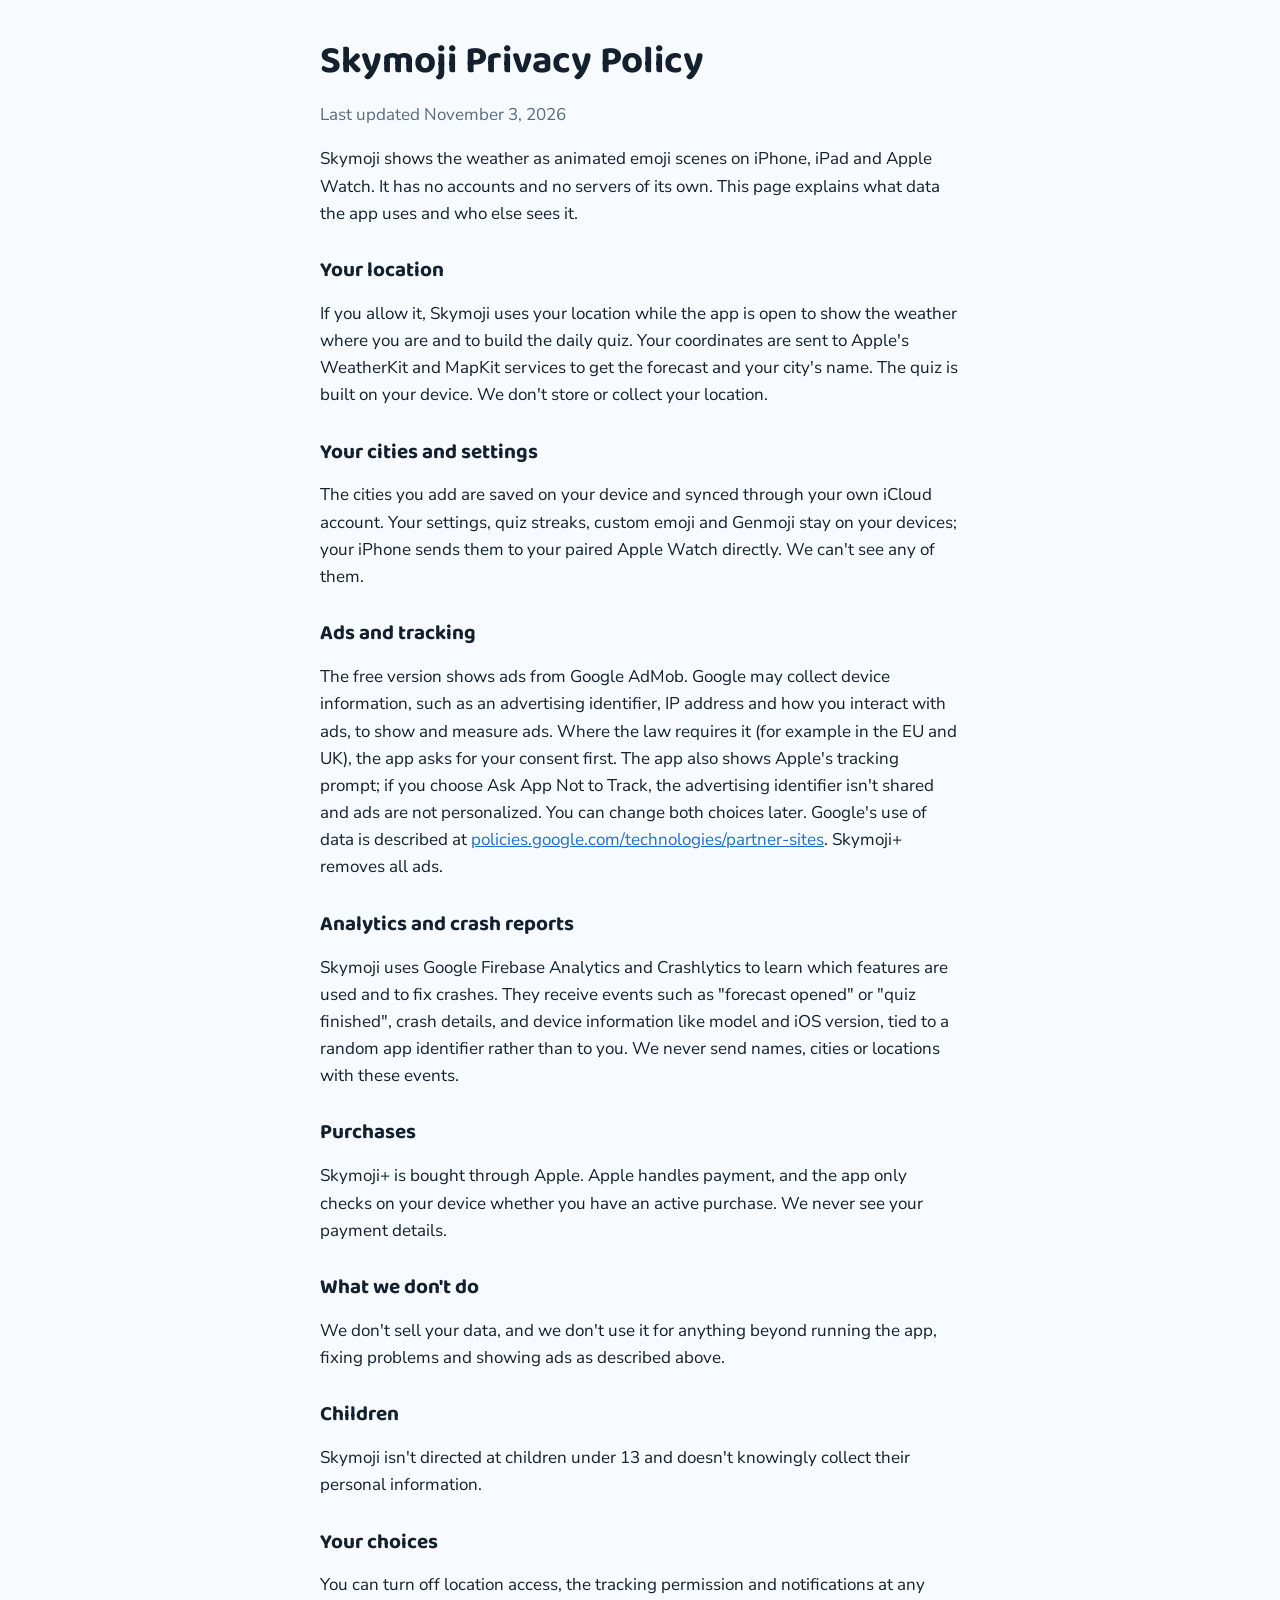
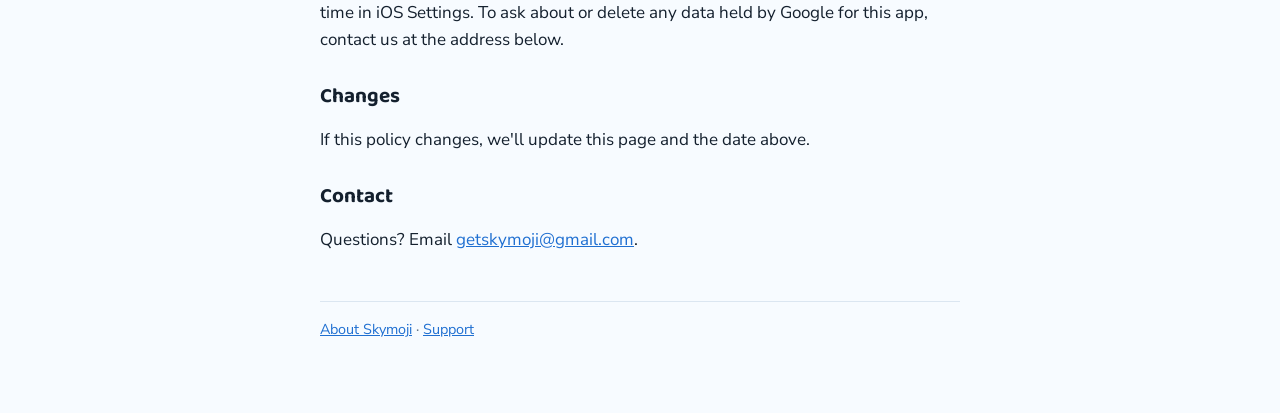
==== skymoji/privacy/index.html @ 2f4c39df "Skymoji site: home, privacy policy, support and app-ads.txt Co-Authored-By: Claude Opus 5.5 <noreply" ====
<!doctype html>
<html lang="en"><head><meta charset="utf-8"><meta name="viewport" content="width=device-width, initial-scale=1"><link rel="preconnect" href="https://fonts.googleapis.com"><link rel="stylesheet" href="https://fonts.googleapis.com/css2?family=Baloo+2:wght@700&family=Nunito+Sans:wght@400;600;700&display=swap"><link rel="stylesheet" href="/assets/site.css"><title>Skymoji Privacy Policy</title></head>
<body><main>
<h1>Skymoji Privacy Policy</h1>
<p class="muted">Last updated November 3, 2026</p>
<p>Skymoji shows the weather as animated emoji scenes on iPhone, iPad and Apple Watch. It has no accounts and no servers of its own. This page explains what data the app uses and who else sees it.</p>

<h2>Your location</h2>
<p>If you allow it, Skymoji uses your location while the app is open to show the weather where you are and to build the daily quiz. Your coordinates are sent to Apple's WeatherKit and MapKit services to get the forecast and your city's name. The quiz is built on your device. We don't store or collect your location.</p>

<h2>Your cities and settings</h2>
<p>The cities you add are saved on your device and synced through your own iCloud account. Your settings, quiz streaks, custom emoji and Genmoji stay on your devices; your iPhone sends them to your paired Apple Watch directly. We can't see any of them.</p>

<h2>Ads and tracking</h2>
<p>The free version shows ads from Google AdMob. Google may collect device information, such as an advertising identifier, IP address and how you interact with ads, to show and measure ads. Where the law requires it (for example in the EU and UK), the app asks for your consent first. The app also shows Apple's tracking prompt; if you choose Ask App Not to Track, the advertising identifier isn't shared and ads are not personalized. You can change both choices later. Google's use of data is described at <a href="https://policies.google.com/technologies/partner-sites">policies.google.com/technologies/partner-sites</a>. Skymoji+ removes all ads.</p>

<h2>Analytics and crash reports</h2>
<p>Skymoji uses Google Firebase Analytics and Crashlytics to learn which features are used and to fix crashes. They receive events such as "forecast opened" or "quiz finished", crash details, and device information like model and iOS version, tied to a random app identifier rather than to you. We never send names, cities or locations with these events.</p>

<h2>Purchases</h2>
<p>Skymoji+ is bought through Apple. Apple handles payment, and the app only checks on your device whether you have an active purchase. We never see your payment details.</p>

<h2>What we don't do</h2>
<p>We don't sell your data, and we don't use it for anything beyond running the app, fixing problems and showing ads as described above.</p>

<h2>Children</h2>
<p>Skymoji isn't directed at children under 13 and doesn't knowingly collect their personal information.</p>

<h2>Your choices</h2>
<p>You can turn off location access, the tracking permission and notifications at any time in iOS Settings. To ask about or delete any data held by Google for this app, contact us at the address below.</p>

<h2>Changes</h2>
<p>If this policy changes, we'll update this page and the date above.</p>

<h2>Contact</h2>
<p>Questions? Email <a href="mailto:getskymoji@gmail.com">getskymoji@gmail.com</a>.</p>
<footer><a href="/skymoji/">About Skymoji</a> · <a href="/skymoji/support/">Support</a></footer>
</main></body></html>
---- assets/site.css ----
/* Sky by day, deep blue by night. Pages are short reading pages with one column. */
:root {
  --bg: #f7fbff; --fg: #14202e; --muted: #5a6b7d; --line: #dbe6f1; --accent: #1f6fd1; --card: #ffffff;
  --display: "Baloo 2", ui-rounded, "SF Pro Rounded", system-ui, sans-serif;
  --body: "Nunito Sans", -apple-system, system-ui, sans-serif;
  color-scheme: light;
}
@media (prefers-color-scheme: dark) {
  :root { --bg: #0d1626; --fg: #e8eef7; --muted: #9fb0c4; --line: #23324a; --accent: #7db4ff; --card: #142036; color-scheme: dark; }
}
* { box-sizing: border-box; }
body { margin: 0; background: var(--bg); color: var(--fg); font: 17px/1.6 var(--body); }
main { max-width: 680px; margin: 0 auto; padding-block: 40px 72px; padding-left: max(20px, env(safe-area-inset-left, 0px)); padding-right: max(20px, env(safe-area-inset-right, 0px)); }
h1, h2 { font-family: var(--display); line-height: 1.15; text-wrap: balance; }
h1 { font-size: 2.4rem; margin: 0 0 4px; }
h2 { font-size: 1.3rem; margin: 2rem 0 0.4rem; }
p, li { max-width: 65ch; }
a { color: var(--accent); }
a:focus-visible { outline: 2px solid var(--accent); outline-offset: 2px; border-radius: 4px; }
.muted { color: var(--muted); }
.mark { font-size: 3rem; line-height: 1; }
nav { display: flex; flex-wrap: wrap; gap: 8px 20px; margin: 20px 0 8px; font-weight: 600; }
.card { background: var(--card); border: 1px solid var(--line); border-radius: 18px; padding: 18px 20px; margin-top: 16px; }
dl { display: grid; gap: 4px 0; margin: 0; }
dt { font-weight: 700; margin-top: 12px; }
dd { margin: 0; color: var(--muted); }
footer { margin-top: 48px; padding-top: 16px; border-top: 1px solid var(--line); font-size: 0.9rem; color: var(--muted); }
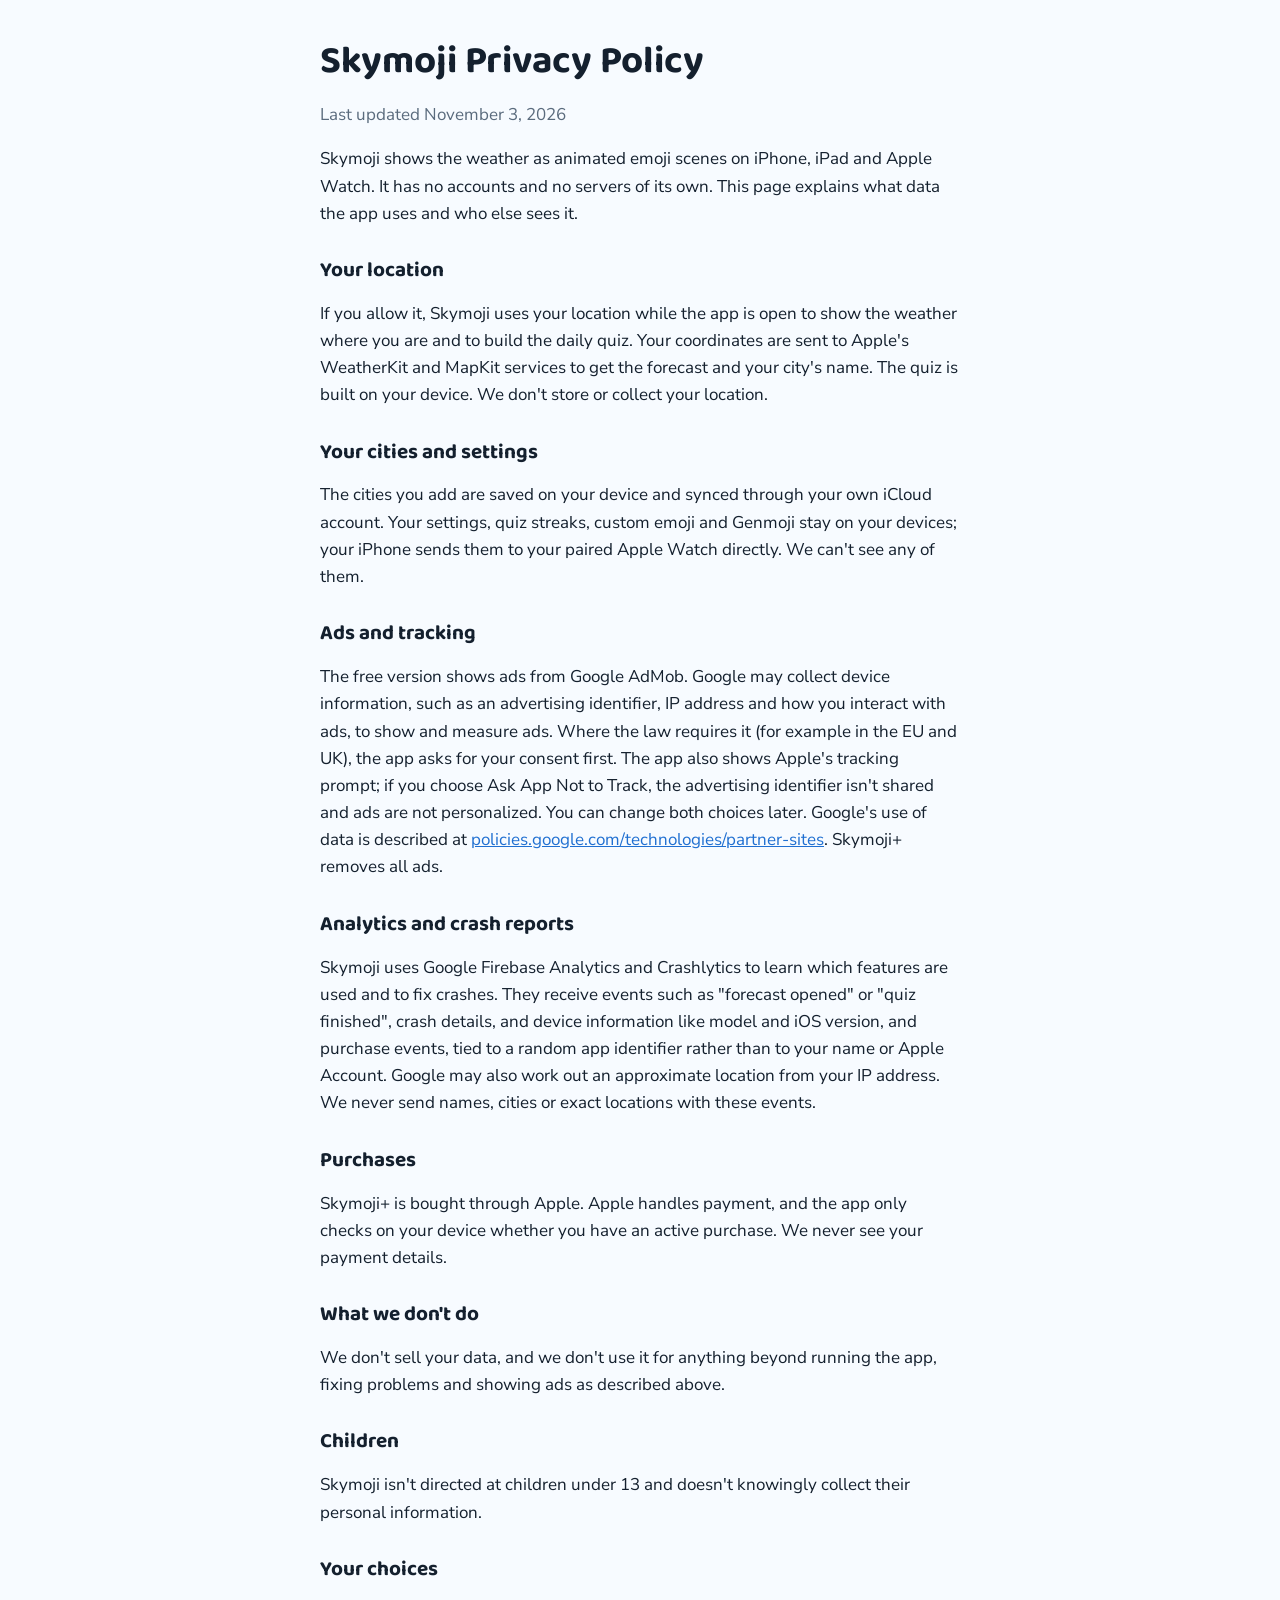
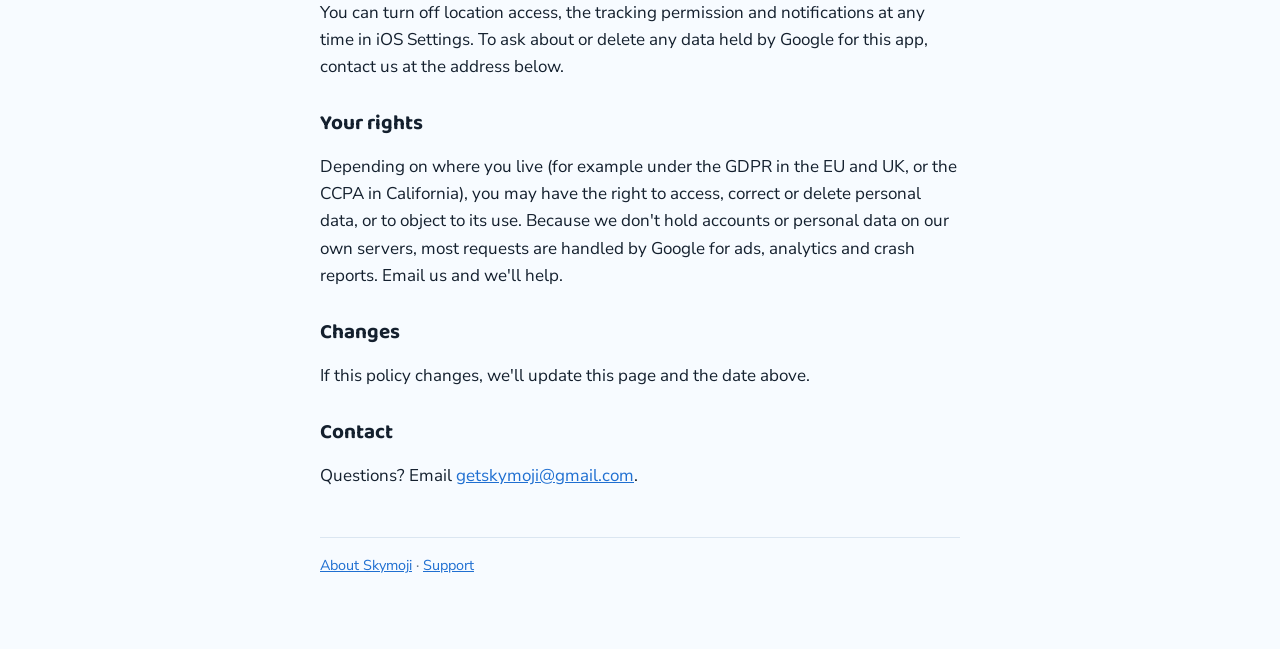
==== commit 3816c602: "Privacy policy: purchase events, approximate location, your rights Co-Authored-By: Claude Opus 5.5 <" ====
--- a/skymoji/privacy/index.html
+++ b/skymoji/privacy/index.html
@@ -15,7 +15,7 @@
 <p>The free version shows ads from Google AdMob. Google may collect device information, such as an advertising identifier, IP address and how you interact with ads, to show and measure ads. Where the law requires it (for example in the EU and UK), the app asks for your consent first. The app also shows Apple's tracking prompt; if you choose Ask App Not to Track, the advertising identifier isn't shared and ads are not personalized. You can change both choices later. Google's use of data is described at <a href="https://policies.google.com/technologies/partner-sites">policies.google.com/technologies/partner-sites</a>. Skymoji+ removes all ads.</p>
 
 <h2>Analytics and crash reports</h2>
-<p>Skymoji uses Google Firebase Analytics and Crashlytics to learn which features are used and to fix crashes. They receive events such as "forecast opened" or "quiz finished", crash details, and device information like model and iOS version, tied to a random app identifier rather than to you. We never send names, cities or locations with these events.</p>
+<p>Skymoji uses Google Firebase Analytics and Crashlytics to learn which features are used and to fix crashes. They receive events such as "forecast opened" or "quiz finished", crash details, and device information like model and iOS version, and purchase events, tied to a random app identifier rather than to your name or Apple Account. Google may also work out an approximate location from your IP address. We never send names, cities or exact locations with these events.</p>
 
 <h2>Purchases</h2>
 <p>Skymoji+ is bought through Apple. Apple handles payment, and the app only checks on your device whether you have an active purchase. We never see your payment details.</p>
@@ -29,6 +29,9 @@
 <h2>Your choices</h2>
 <p>You can turn off location access, the tracking permission and notifications at any time in iOS Settings. To ask about or delete any data held by Google for this app, contact us at the address below.</p>
 
+<h2>Your rights</h2>
+<p>Depending on where you live (for example under the GDPR in the EU and UK, or the CCPA in California), you may have the right to access, correct or delete personal data, or to object to its use. Because we don't hold accounts or personal data on our own servers, most requests are handled by Google for ads, analytics and crash reports. Email us and we'll help.</p>
+
 <h2>Changes</h2>
 <p>If this policy changes, we'll update this page and the date above.</p>
 
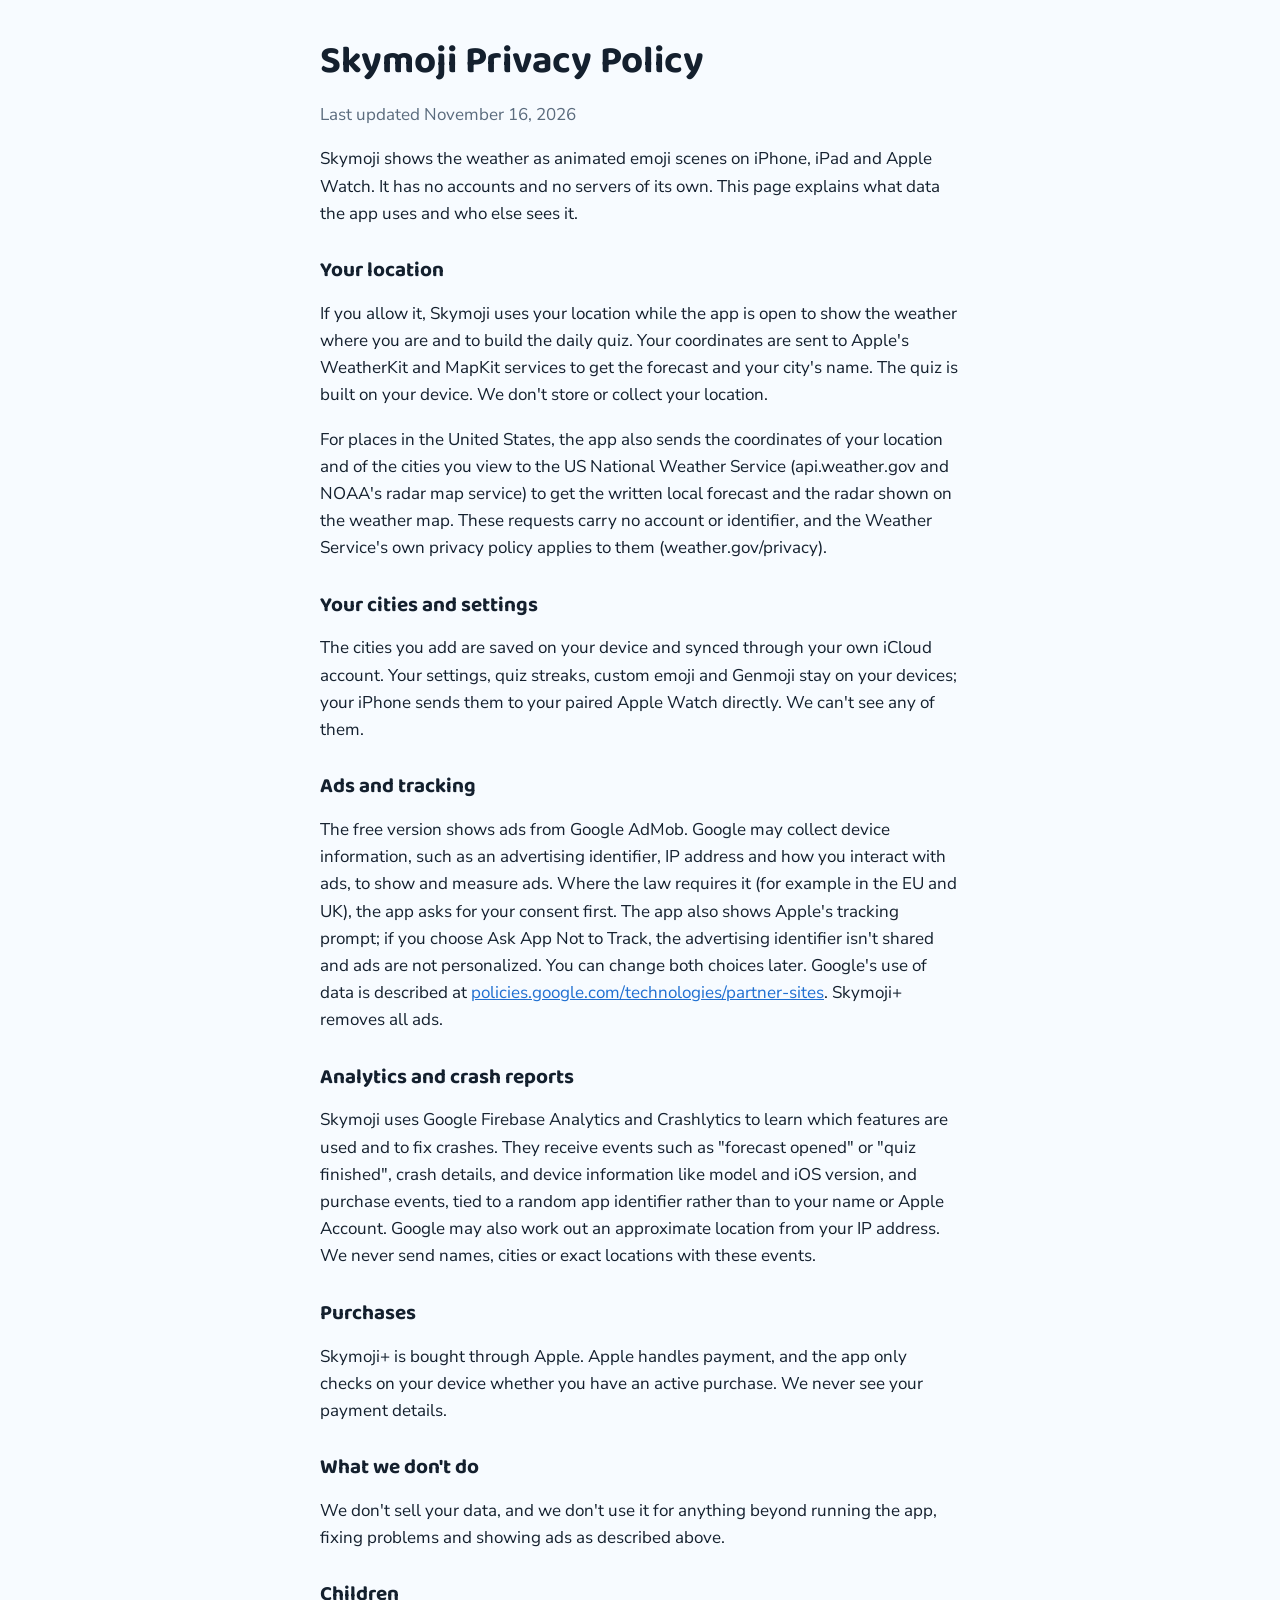
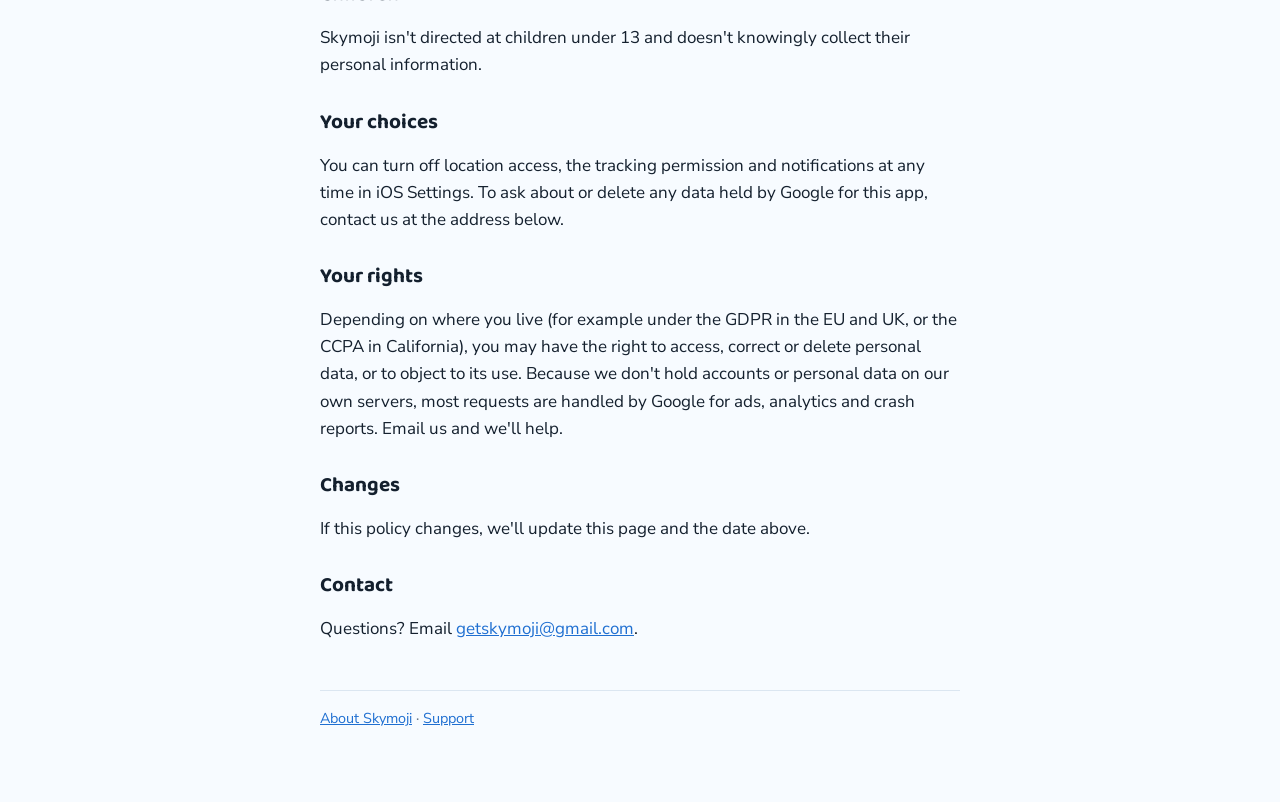
==== commit ffa5dfc2: "Skymoji privacy policy: National Weather Service for US local forecasts and radar Co-Authored-By: Cl" ====
--- a/skymoji/privacy/index.html
+++ b/skymoji/privacy/index.html
@@ -2,11 +2,12 @@
 <html lang="en"><head><meta charset="utf-8"><meta name="viewport" content="width=device-width, initial-scale=1"><link rel="preconnect" href="https://fonts.googleapis.com"><link rel="stylesheet" href="https://fonts.googleapis.com/css2?family=Baloo+2:wght@700&family=Nunito+Sans:wght@400;600;700&display=swap"><link rel="stylesheet" href="/assets/site.css"><title>Skymoji Privacy Policy</title></head>
 <body><main>
 <h1>Skymoji Privacy Policy</h1>
-<p class="muted">Last updated November 3, 2026</p>
+<p class="muted">Last updated November 16, 2026</p>
 <p>Skymoji shows the weather as animated emoji scenes on iPhone, iPad and Apple Watch. It has no accounts and no servers of its own. This page explains what data the app uses and who else sees it.</p>
 
 <h2>Your location</h2>
 <p>If you allow it, Skymoji uses your location while the app is open to show the weather where you are and to build the daily quiz. Your coordinates are sent to Apple's WeatherKit and MapKit services to get the forecast and your city's name. The quiz is built on your device. We don't store or collect your location.</p>
+<p>For places in the United States, the app also sends the coordinates of your location and of the cities you view to the US National Weather Service (api.weather.gov and NOAA's radar map service) to get the written local forecast and the radar shown on the weather map. These requests carry no account or identifier, and the Weather Service's own privacy policy applies to them (weather.gov/privacy).</p>
 
 <h2>Your cities and settings</h2>
 <p>The cities you add are saved on your device and synced through your own iCloud account. Your settings, quiz streaks, custom emoji and Genmoji stay on your devices; your iPhone sends them to your paired Apple Watch directly. We can't see any of them.</p>
